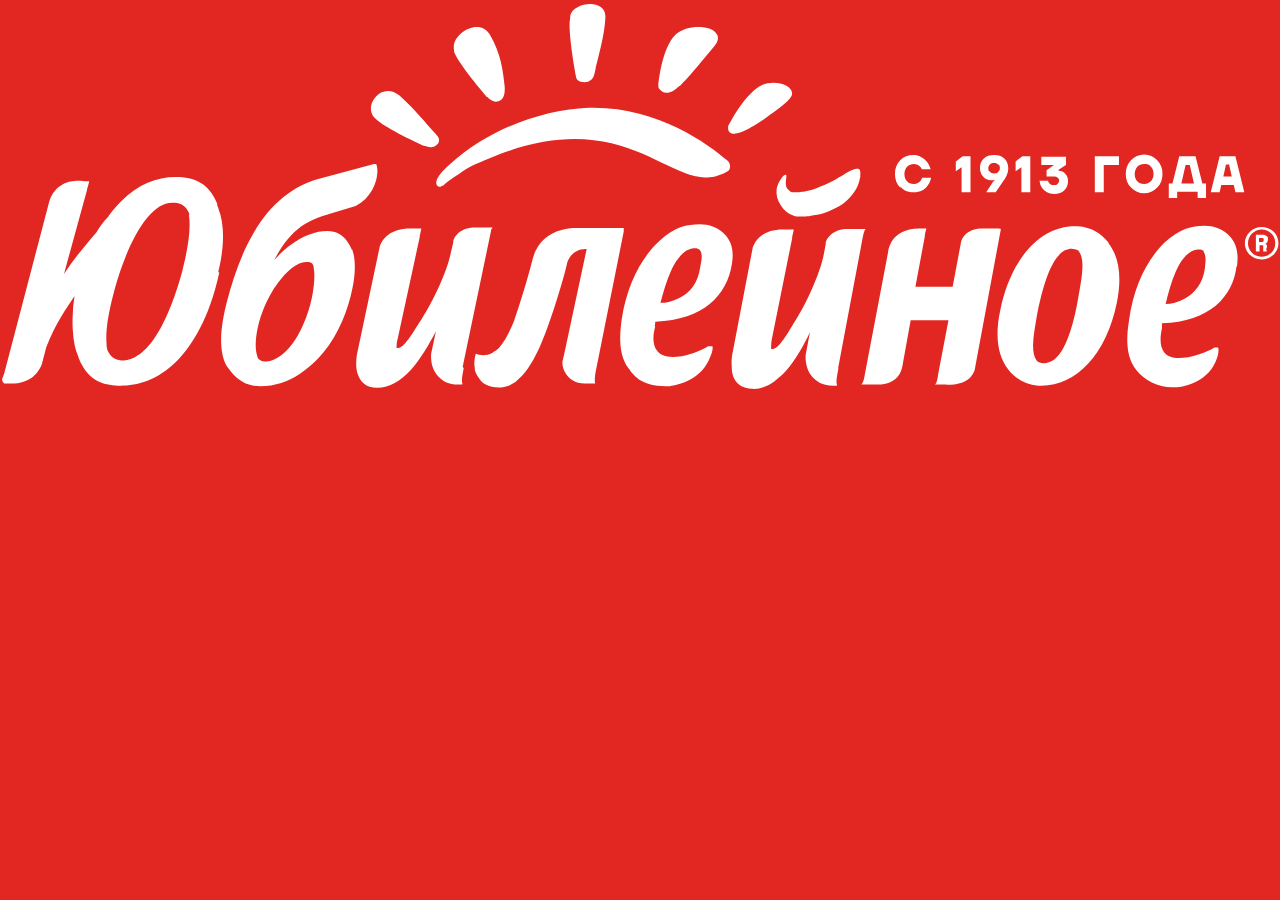
==== index.html @ a3a8d5f2 "add fonts and file structure" ====
<!doctype html>
<html lang="ru">
  <head>
    <meta charset="UTF-8" />
    <meta name="viewport" content="width=device-width, initial-scale=1.0" />
    <meta name="theme-color" content="#E22722" />
    <meta name="description" content="Мираторг - Гриль охота" />
    <link rel="icon" type="image/x-icon" href="./assets/img/favicon.ico" />
    <link rel="stylesheet" href="./assets/css/styles.min.css" />
    <title>Юбилейное</title>
  </head>
  <body>
    <main class="main">
      <img src="./assets/img/logo.svg" alt="" />
    </main>

    <script src="./assets/js/scripts.js" type="module" defer></script>
  </body>
</html>
---- assets/css/styles.min.css ----
:root{--font: "ttfirsneue", sans-serif;--white: #ffffff;--black: #000000;--red: #e22722;--red-dark: #bd1818;--green: #005a28;--green-light: #a9c94c;--invalid: #ffe26b}@font-face{font-family:"ttfirsneue";src:url("../fonts/ttfirsneue-medium.woff2") format("woff2"),url("../fonts/ttfirsneue-medium.woff") format("woff");font-weight:500;font-style:normal}@font-face{font-family:"ttfirsneue";src:url("../fonts/ttfirsneue-bold.woff2") format("woff2"),url("../fonts/ttfirsneue-bold.woff") format("woff");font-weight:700;font-style:normal}:root{font-synthesis:none;text-rendering:optimizeLegibility;-webkit-font-smoothing:antialiased;-moz-osx-font-smoothing:grayscale;outline:none;-webkit-tap-highlight-color:rgba(0,0,0,0);-webkit-backface-visibility:hidden;backface-visibility:hidden}*{margin:0;padding:0;outline:none;-webkit-box-sizing:border-box;box-sizing:border-box}html,body{width:100%;height:100%}body{display:block;position:relative;overflow:hidden;font-family:var(--font);background:var(--red);color:var(--white);font-size:18px;font-weight:500}h1,h2,h3,h4,h5,h6,strong,b{font-weight:700}img{display:block}.main{display:block;position:relative;width:100%;height:100%;overflow-x:hidden;overflow-y:auto;-webkit-overflow-scrolling:touch}
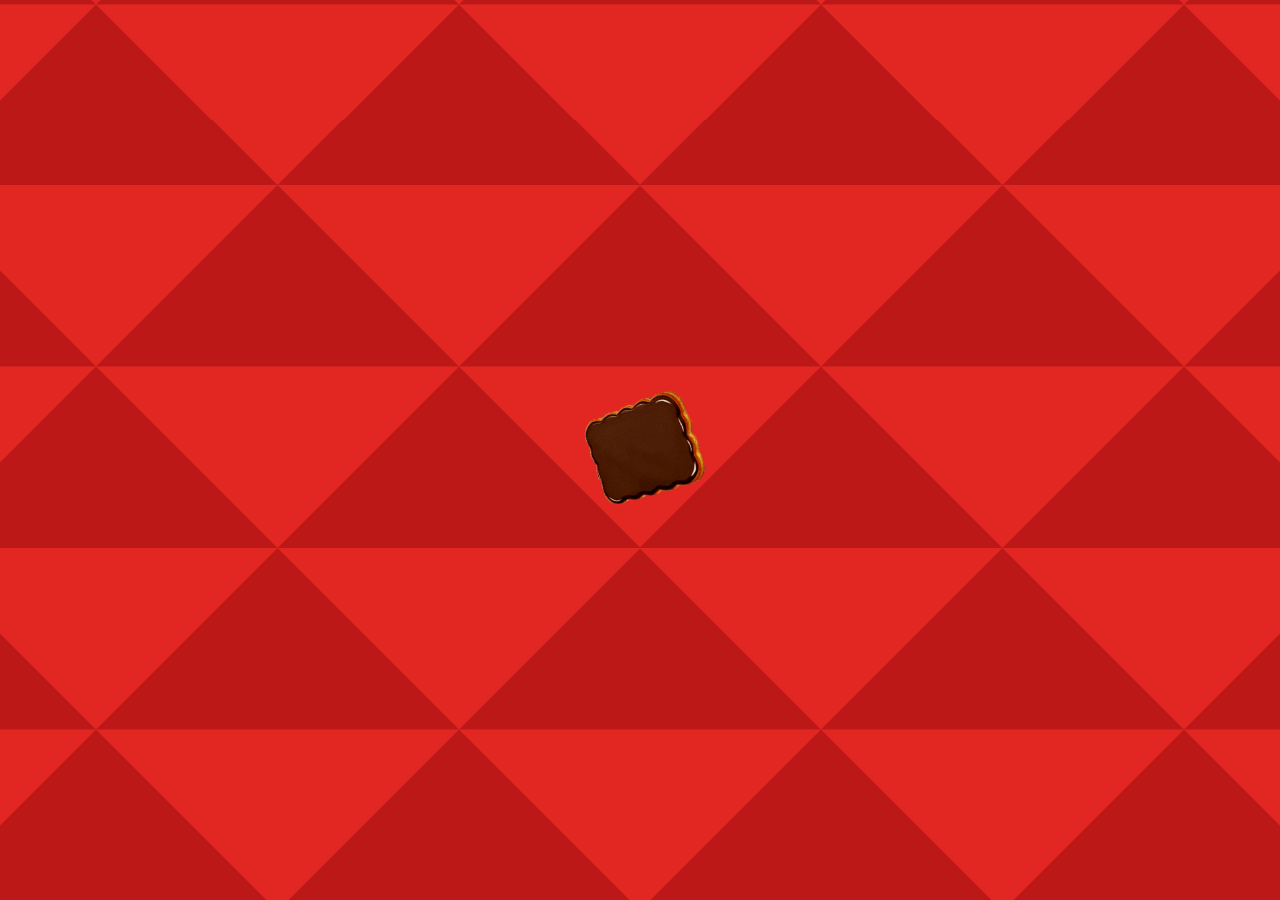
==== commit 28d58eb4: "add main page" ====
--- a/index.html
+++ b/index.html
@@ -10,8 +10,44 @@
     <title>Юбилейное</title>
   </head>
   <body>
+    <div class="preloader">
+      <img src="./assets/img/cookie.gif" alt="" />
+    </div>
+
     <main class="main">
-      <img src="./assets/img/logo.svg" alt="" />
+      <section class="start-page">
+        <div class="animated-background">
+          <div class="bg"></div>
+        </div>
+
+        <div class="container">
+          <a href="./">
+            <img src="./assets/img/logo.svg" alt="Юбилейное" class="logo anim-left" />
+          </a>
+
+          <div class="titles anim-top">
+            <h1 class="title title--h1">Юбилейное лови — свой приз забери!</h1>
+            <p class="subtitle small">
+              Вы&nbsp;попали на&nbsp;настоящую ярмарку с&nbsp;угощениями! Ловите печенье «Юбилейное» в&nbsp;корзину и&nbsp;получите приз!
+              Но&nbsp;будьте внимательнее: другие угощения отнимают баллы.
+            </p>
+          </div>
+
+          <div class="carusel">
+            <div class="carusel-images">
+              <img src="./assets/img/carusel-before.webp" alt="Юбилейное" class="anim-left slower" />
+              <img src="./assets/img/carusel-after.webp" alt="Юбилейное" class="anim-right slower" />
+              <img src="./assets/img/carusel.webp" alt="Юбилейное" class="anim-right" />
+              <img src="./assets/img/carusel-cookie.webp" alt="Юбилейное" class="anim-left" />
+            </div>
+          </div>
+
+          <div class="buttons">
+            <a href="./game.html" class="button anim-bottom"><span>Играть</span></a>
+            <a href="./rules.html" class="button small anim-bottom"><span>Правила</span></a>
+          </div>
+        </div>
+      </section>
     </main>
 
     <script src="./assets/js/scripts.js" type="module" defer></script>
--- a/assets/css/styles.min.css
+++ b/assets/css/styles.min.css
@@ -1 +1 @@
-:root{--font: "ttfirsneue", sans-serif;--white: #ffffff;--black: #000000;--red: #e22722;--red-dark: #bd1818;--green: #005a28;--green-light: #a9c94c;--invalid: #ffe26b}@font-face{font-family:"ttfirsneue";src:url("../fonts/ttfirsneue-medium.woff2") format("woff2"),url("../fonts/ttfirsneue-medium.woff") format("woff");font-weight:500;font-style:normal}@font-face{font-family:"ttfirsneue";src:url("../fonts/ttfirsneue-bold.woff2") format("woff2"),url("../fonts/ttfirsneue-bold.woff") format("woff");font-weight:700;font-style:normal}:root{font-synthesis:none;text-rendering:optimizeLegibility;-webkit-font-smoothing:antialiased;-moz-osx-font-smoothing:grayscale;outline:none;-webkit-tap-highlight-color:rgba(0,0,0,0);-webkit-backface-visibility:hidden;backface-visibility:hidden}*{margin:0;padding:0;outline:none;-webkit-box-sizing:border-box;box-sizing:border-box}html,body{width:100%;height:100%}body{display:block;position:relative;overflow:hidden;font-family:var(--font);background:var(--red);color:var(--white);font-size:18px;font-weight:500}h1,h2,h3,h4,h5,h6,strong,b{font-weight:700}img{display:block}.main{display:block;position:relative;width:100%;height:100%;overflow-x:hidden;overflow-y:auto;-webkit-overflow-scrolling:touch}+:root{--font: 'ttfirsneue', sans-serif;--transition: cubic-bezier(0.4, 0, 0.2, 1);--white: #ffffff;--black: #000000;--red: #e22722;--red-dark: #bd1818;--green: #005a28;--green-light: #a9c94c;--invalid: #ffe26b}@font-face{font-family:"ttfirsneue";src:url("../fonts/ttfirsneue-medium.woff2") format("woff2"),url("../fonts/ttfirsneue-medium.woff") format("woff");font-weight:500;font-style:normal}@font-face{font-family:"ttfirsneue";src:url("../fonts/ttfirsneue-bold.woff2") format("woff2"),url("../fonts/ttfirsneue-bold.woff") format("woff");font-weight:700;font-style:normal}.anim-left,.anim-right,.anim-top,.anim-bottom{position:relative;opacity:0;-webkit-transition:1.2s var(--transition);transition:1.2s var(--transition)}.anim-left{-webkit-transform:translate(-100%, 0%);-ms-transform:translate(-100%, 0%);transform:translate(-100%, 0%)}.anim-left.slower{-webkit-transform:translate(-50%, 0%);-ms-transform:translate(-50%, 0%);transform:translate(-50%, 0%)}.anim-right{-webkit-transform:translate(100%, 0%);-ms-transform:translate(100%, 0%);transform:translate(100%, 0%)}.anim-right.slower{-webkit-transform:translate(50%, 0%);-ms-transform:translate(50%, 0%);transform:translate(50%, 0%)}.anim-top{-webkit-transform:translate(0%, -100%);-ms-transform:translate(0%, -100%);transform:translate(0%, -100%)}.anim-top.slower{-webkit-transform:translate(0%, -50%);-ms-transform:translate(0%, -50%);transform:translate(0%, -50%)}.anim-bottom{-webkit-transform:translate(0%, 100%);-ms-transform:translate(0%, 100%);transform:translate(0%, 100%)}.anim-bottom.slower{-webkit-transform:translate(0%, 50%);-ms-transform:translate(0%, 50%);transform:translate(0%, 50%)}.loaded .anim-left,.loaded .anim-right,.loaded .anim-top,.loaded .anim-bottom{opacity:1;-webkit-transform:translate(0%, 0%);-ms-transform:translate(0%, 0%);transform:translate(0%, 0%)}:root{font-synthesis:none;text-rendering:optimizeLegibility;-webkit-font-smoothing:antialiased;-moz-osx-font-smoothing:grayscale;outline:none;-webkit-tap-highlight-color:rgba(0,0,0,0);-webkit-backface-visibility:hidden;backface-visibility:hidden}*{margin:0;padding:0;outline:none;-webkit-box-sizing:border-box;box-sizing:border-box}html,body{width:100%;height:100%}body{display:block;position:relative;overflow:hidden;font-family:var(--font);background:var(--red);color:var(--white);font-size:18px;font-weight:500}h1,h2,h3,h4,h5,h6,strong,b{font-weight:700}img{display:block}.main{display:grid;position:relative;width:100%;height:100%;overflow-x:hidden;overflow-y:auto;-webkit-overflow-scrolling:touch}.container{display:block;position:relative;margin:0 auto;width:100%;height:100%;max-width:358px;padding:0px 12px}.preloader{display:-webkit-box;display:-ms-flexbox;display:flex;position:fixed;left:0px;top:0px;z-index:1000;width:100%;height:100%;min-height:100svh;-ms-flex-wrap:wrap;flex-wrap:wrap;-webkit-box-pack:center;-ms-flex-pack:center;justify-content:center;-webkit-box-align:center;-ms-flex-align:center;align-items:center;-ms-flex-line-pack:center;align-content:center;gap:20px;-webkit-transition:.5s var(--transition);transition:.5s var(--transition)}.preloader img{width:150px;position:relative;-webkit-transform:rotate(-18.87deg);-ms-transform:rotate(-18.87deg);transform:rotate(-18.87deg)}.loaded .preloader{opacity:0;pointer-events:none}.title{display:block;width:100%;text-align:center;text-transform:uppercase;line-height:1.2}.title.title--h1{font-size:26px}.subtitle{display:block;width:100%;text-align:center;font-size:18px;line-height:1.2}.subtitle.small{font-size:14px}.start-page{display:block;position:relative;width:100%;height:auto}.start-page .container{display:-webkit-box;display:-ms-flexbox;display:flex;height:auto;min-height:100%;-webkit-box-orient:vertical;-webkit-box-direction:normal;-ms-flex-direction:column;flex-direction:column;-webkit-box-pack:justify;-ms-flex-pack:justify;justify-content:space-between;-webkit-box-align:center;-ms-flex-align:center;align-items:center;-ms-flex-line-pack:center;align-content:center;gap:8px;padding-top:12px;padding-bottom:12px;z-index:2}.start-page .titles{display:-webkit-box;display:-ms-flexbox;display:flex;position:relative;width:100%;-webkit-box-orient:vertical;-webkit-box-direction:normal;-ms-flex-direction:column;flex-direction:column;-webkit-box-pack:center;-ms-flex-pack:center;justify-content:center;-webkit-box-align:center;-ms-flex-align:center;align-items:center;-ms-flex-line-pack:center;align-content:center;gap:8px;padding-top:20px;z-index:3}.start-page .titles .subtitle{max-width:285px}.start-page .animated-background{position:absolute;left:0px;top:0px;width:100%;height:100%;overflow:hidden}.start-page .animated-background .bg{display:block;position:absolute;left:0px;top:0px;width:100%;height:100%;background:url("../img/bg.svg") repeat center top;background-size:18.3206vh 18.3206vh;-webkit-transform:scale(2.2) translate(0%, 0%);-ms-transform:scale(2.2) translate(0%, 0%);transform:scale(2.2) translate(0%, 0%);-webkit-transition:1s var(--transition);transition:1s var(--transition);z-index:1}.start-page .animated-background:after{content:"";position:absolute;z-index:2;background:url("../img/tringle.svg") no-repeat left top;background-size:auto 109.9236vh;width:calc(50% + 9.1603vh);left:calc(50% - 9.1603vh);height:100%;-webkit-transform:translate(100%, 0%);-ms-transform:translate(100%, 0%);transform:translate(100%, 0%);opacity:0;-webkit-transition:1s var(--transition);transition:1s var(--transition)}.start-page .animated-background:before{content:"";position:absolute;z-index:2;background:url("../img/tringle.svg") no-repeat left top;background-size:auto 109.9236vh;width:calc(50% + 9.1603vh);right:calc(50% - 9.1603vh);height:100%;-webkit-transform:scaleX(-1) translate(100%, 0%);-ms-transform:scaleX(-1) translate(100%, 0%);transform:scaleX(-1) translate(100%, 0%);opacity:0;-webkit-transition:1s var(--transition);transition:1s var(--transition)}@media(orientation: landscape)and (max-width: 1023px){.start-page .animated-background .bg{background-size:18.3206vw 18.3206vw}.start-page .animated-background:after{background-size:auto 109.9236vw;width:calc(50% + 9.1603vw);left:calc(50% - 9.1603vw)}.start-page .animated-background:before{background-size:auto 109.9236vw;width:calc(50% + 9.1603vw);right:calc(50% - 9.1603vw)}}.loaded .start-page .animated-background .bg{-webkit-transform:scale(1) translate(0%, 0%);-ms-transform:scale(1) translate(0%, 0%);transform:scale(1) translate(0%, 0%)}.loaded .start-page .animated-background:after{-webkit-transform:translate(0%, 0%);-ms-transform:translate(0%, 0%);transform:translate(0%, 0%);opacity:1}.loaded .start-page .animated-background:before{-webkit-transform:scaleX(-1) translate(0%, 0%);-ms-transform:scaleX(-1) translate(0%, 0%);transform:scaleX(-1) translate(0%, 0%);opacity:1}.logo{width:150px}.carusel-images{width:358px;position:relative;margin-top:8px;z-index:2}.carusel-images:before{content:"";display:block;width:100%;padding-top:79.3296%}.carusel-images img{position:absolute;left:0px;top:0px;width:100%}.buttons{display:-webkit-box;display:-ms-flexbox;display:flex;position:relative;width:100%;-webkit-box-orient:vertical;-webkit-box-direction:normal;-ms-flex-direction:column;flex-direction:column;-webkit-box-pack:center;-ms-flex-pack:center;justify-content:center;-webkit-box-align:center;-ms-flex-align:center;align-items:center;-ms-flex-line-pack:center;align-content:center;overflow:hidden;gap:12px;z-index:4}.button{display:-webkit-inline-box;display:-ms-inline-flexbox;display:inline-flex;position:relative;-webkit-box-pack:center;-ms-flex-pack:center;justify-content:center;-webkit-box-align:center;-ms-flex-align:center;align-items:center;-ms-flex-line-pack:center;align-content:center;text-decoration:none;text-transform:uppercase;font-family:var(--font);font-weight:700;border-radius:48px;border:none;padding:10px 30px;min-width:260px;border-bottom:3px solid var(--green-light);font-size:18px;height:48px;background:var(--green);color:var(--white)}.button span{display:block;line-height:1}.button.small{min-width:152px;border-bottom:none;font-size:14px;height:30px;background:var(--green-light);color:var(--green)}
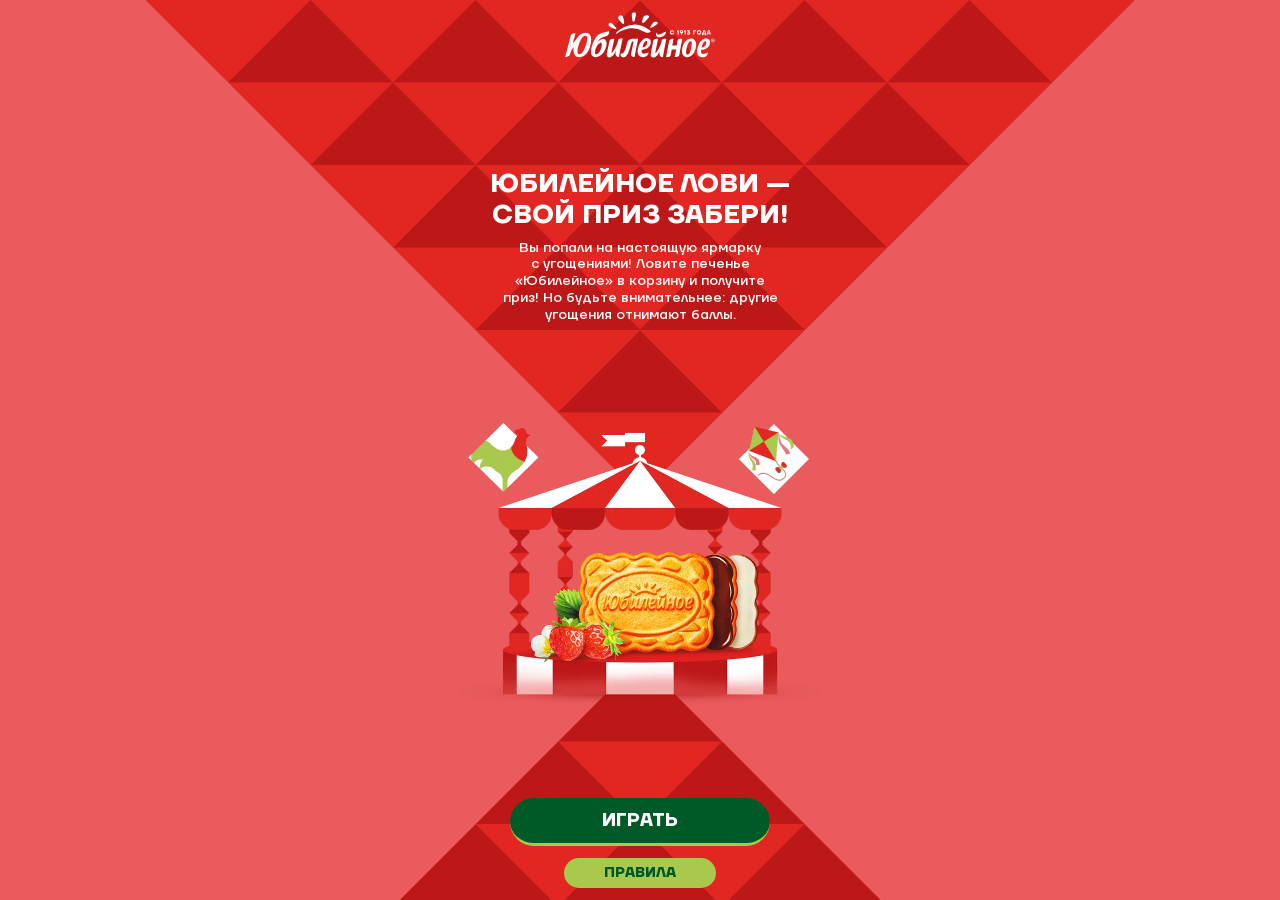
==== commit 869aed61: "finish" ====
--- a/index.html
+++ b/index.html
@@ -4,14 +4,14 @@
     <meta charset="UTF-8" />
     <meta name="viewport" content="width=device-width, initial-scale=1.0" />
     <meta name="theme-color" content="#E22722" />
-    <meta name="description" content="Мираторг - Гриль охота" />
+    <meta name="description" content="Юбилейное" />
     <link rel="icon" type="image/x-icon" href="./assets/img/favicon.ico" />
     <link rel="stylesheet" href="./assets/css/styles.min.css" />
     <title>Юбилейное</title>
   </head>
   <body>
     <div class="preloader">
-      <img src="./assets/img/cookie.gif" alt="" />
+      <img src="./assets/img/cookie.gif" alt="Юбилейное" />
     </div>
 
     <main class="main">
--- a/assets/css/styles.min.css
+++ b/assets/css/styles.min.css
@@ -1 +1 @@
-:root{--font: 'ttfirsneue', sans-serif;--transition: cubic-bezier(0.4, 0, 0.2, 1);--white: #ffffff;--black: #000000;--red: #e22722;--red-dark: #bd1818;--green: #005a28;--green-light: #a9c94c;--invalid: #ffe26b}@font-face{font-family:"ttfirsneue";src:url("../fonts/ttfirsneue-medium.woff2") format("woff2"),url("../fonts/ttfirsneue-medium.woff") format("woff");font-weight:500;font-style:normal}@font-face{font-family:"ttfirsneue";src:url("../fonts/ttfirsneue-bold.woff2") format("woff2"),url("../fonts/ttfirsneue-bold.woff") format("woff");font-weight:700;font-style:normal}.anim-left,.anim-right,.anim-top,.anim-bottom{position:relative;opacity:0;-webkit-transition:1.2s var(--transition);transition:1.2s var(--transition)}.anim-left{-webkit-transform:translate(-100%, 0%);-ms-transform:translate(-100%, 0%);transform:translate(-100%, 0%)}.anim-left.slower{-webkit-transform:translate(-50%, 0%);-ms-transform:translate(-50%, 0%);transform:translate(-50%, 0%)}.anim-right{-webkit-transform:translate(100%, 0%);-ms-transform:translate(100%, 0%);transform:translate(100%, 0%)}.anim-right.slower{-webkit-transform:translate(50%, 0%);-ms-transform:translate(50%, 0%);transform:translate(50%, 0%)}.anim-top{-webkit-transform:translate(0%, -100%);-ms-transform:translate(0%, -100%);transform:translate(0%, -100%)}.anim-top.slower{-webkit-transform:translate(0%, -50%);-ms-transform:translate(0%, -50%);transform:translate(0%, -50%)}.anim-bottom{-webkit-transform:translate(0%, 100%);-ms-transform:translate(0%, 100%);transform:translate(0%, 100%)}.anim-bottom.slower{-webkit-transform:translate(0%, 50%);-ms-transform:translate(0%, 50%);transform:translate(0%, 50%)}.loaded .anim-left,.loaded .anim-right,.loaded .anim-top,.loaded .anim-bottom{opacity:1;-webkit-transform:translate(0%, 0%);-ms-transform:translate(0%, 0%);transform:translate(0%, 0%)}:root{font-synthesis:none;text-rendering:optimizeLegibility;-webkit-font-smoothing:antialiased;-moz-osx-font-smoothing:grayscale;outline:none;-webkit-tap-highlight-color:rgba(0,0,0,0);-webkit-backface-visibility:hidden;backface-visibility:hidden}*{margin:0;padding:0;outline:none;-webkit-box-sizing:border-box;box-sizing:border-box}html,body{width:100%;height:100%}body{display:block;position:relative;overflow:hidden;font-family:var(--font);background:var(--red);color:var(--white);font-size:18px;font-weight:500}h1,h2,h3,h4,h5,h6,strong,b{font-weight:700}img{display:block}.main{display:grid;position:relative;width:100%;height:100%;overflow-x:hidden;overflow-y:auto;-webkit-overflow-scrolling:touch}.container{display:block;position:relative;margin:0 auto;width:100%;height:100%;max-width:358px;padding:0px 12px}.preloader{display:-webkit-box;display:-ms-flexbox;display:flex;position:fixed;left:0px;top:0px;z-index:1000;width:100%;height:100%;min-height:100svh;-ms-flex-wrap:wrap;flex-wrap:wrap;-webkit-box-pack:center;-ms-flex-pack:center;justify-content:center;-webkit-box-align:center;-ms-flex-align:center;align-items:center;-ms-flex-line-pack:center;align-content:center;gap:20px;-webkit-transition:.5s var(--transition);transition:.5s var(--transition)}.preloader img{width:150px;position:relative;-webkit-transform:rotate(-18.87deg);-ms-transform:rotate(-18.87deg);transform:rotate(-18.87deg)}.loaded .preloader{opacity:0;pointer-events:none}.title{display:block;width:100%;text-align:center;text-transform:uppercase;line-height:1.2}.title.title--h1{font-size:26px}.subtitle{display:block;width:100%;text-align:center;font-size:18px;line-height:1.2}.subtitle.small{font-size:14px}.start-page{display:block;position:relative;width:100%;height:auto}.start-page .container{display:-webkit-box;display:-ms-flexbox;display:flex;height:auto;min-height:100%;-webkit-box-orient:vertical;-webkit-box-direction:normal;-ms-flex-direction:column;flex-direction:column;-webkit-box-pack:justify;-ms-flex-pack:justify;justify-content:space-between;-webkit-box-align:center;-ms-flex-align:center;align-items:center;-ms-flex-line-pack:center;align-content:center;gap:8px;padding-top:12px;padding-bottom:12px;z-index:2}.start-page .titles{display:-webkit-box;display:-ms-flexbox;display:flex;position:relative;width:100%;-webkit-box-orient:vertical;-webkit-box-direction:normal;-ms-flex-direction:column;flex-direction:column;-webkit-box-pack:center;-ms-flex-pack:center;justify-content:center;-webkit-box-align:center;-ms-flex-align:center;align-items:center;-ms-flex-line-pack:center;align-content:center;gap:8px;padding-top:20px;z-index:3}.start-page .titles .subtitle{max-width:285px}.start-page .animated-background{position:absolute;left:0px;top:0px;width:100%;height:100%;overflow:hidden}.start-page .animated-background .bg{display:block;position:absolute;left:0px;top:0px;width:100%;height:100%;background:url("../img/bg.svg") repeat center top;background-size:18.3206vh 18.3206vh;-webkit-transform:scale(2.2) translate(0%, 0%);-ms-transform:scale(2.2) translate(0%, 0%);transform:scale(2.2) translate(0%, 0%);-webkit-transition:1s var(--transition);transition:1s var(--transition);z-index:1}.start-page .animated-background:after{content:"";position:absolute;z-index:2;background:url("../img/tringle.svg") no-repeat left top;background-size:auto 109.9236vh;width:calc(50% + 9.1603vh);left:calc(50% - 9.1603vh);height:100%;-webkit-transform:translate(100%, 0%);-ms-transform:translate(100%, 0%);transform:translate(100%, 0%);opacity:0;-webkit-transition:1s var(--transition);transition:1s var(--transition)}.start-page .animated-background:before{content:"";position:absolute;z-index:2;background:url("../img/tringle.svg") no-repeat left top;background-size:auto 109.9236vh;width:calc(50% + 9.1603vh);right:calc(50% - 9.1603vh);height:100%;-webkit-transform:scaleX(-1) translate(100%, 0%);-ms-transform:scaleX(-1) translate(100%, 0%);transform:scaleX(-1) translate(100%, 0%);opacity:0;-webkit-transition:1s var(--transition);transition:1s var(--transition)}@media(orientation: landscape)and (max-width: 1023px){.start-page .animated-background .bg{background-size:18.3206vw 18.3206vw}.start-page .animated-background:after{background-size:auto 109.9236vw;width:calc(50% + 9.1603vw);left:calc(50% - 9.1603vw)}.start-page .animated-background:before{background-size:auto 109.9236vw;width:calc(50% + 9.1603vw);right:calc(50% - 9.1603vw)}}.loaded .start-page .animated-background .bg{-webkit-transform:scale(1) translate(0%, 0%);-ms-transform:scale(1) translate(0%, 0%);transform:scale(1) translate(0%, 0%)}.loaded .start-page .animated-background:after{-webkit-transform:translate(0%, 0%);-ms-transform:translate(0%, 0%);transform:translate(0%, 0%);opacity:1}.loaded .start-page .animated-background:before{-webkit-transform:scaleX(-1) translate(0%, 0%);-ms-transform:scaleX(-1) translate(0%, 0%);transform:scaleX(-1) translate(0%, 0%);opacity:1}.logo{width:150px}.carusel-images{width:358px;position:relative;margin-top:8px;z-index:2}.carusel-images:before{content:"";display:block;width:100%;padding-top:79.3296%}.carusel-images img{position:absolute;left:0px;top:0px;width:100%}.buttons{display:-webkit-box;display:-ms-flexbox;display:flex;position:relative;width:100%;-webkit-box-orient:vertical;-webkit-box-direction:normal;-ms-flex-direction:column;flex-direction:column;-webkit-box-pack:center;-ms-flex-pack:center;justify-content:center;-webkit-box-align:center;-ms-flex-align:center;align-items:center;-ms-flex-line-pack:center;align-content:center;overflow:hidden;gap:12px;z-index:4}.button{display:-webkit-inline-box;display:-ms-inline-flexbox;display:inline-flex;position:relative;-webkit-box-pack:center;-ms-flex-pack:center;justify-content:center;-webkit-box-align:center;-ms-flex-align:center;align-items:center;-ms-flex-line-pack:center;align-content:center;text-decoration:none;text-transform:uppercase;font-family:var(--font);font-weight:700;border-radius:48px;border:none;padding:10px 30px;min-width:260px;border-bottom:3px solid var(--green-light);font-size:18px;height:48px;background:var(--green);color:var(--white)}.button span{display:block;line-height:1}.button.small{min-width:152px;border-bottom:none;font-size:14px;height:30px;background:var(--green-light);color:var(--green)}+:root{--font: 'ttfirsneue', sans-serif;--transition: cubic-bezier(0.4, 0, 0.2, 1);--white: #ffffff;--black: #000000;--red: #e22722;--red-dark: #bd1818;--green: #005a28;--green-light: #a9c94c;--invalid: #ffe26b}@font-face{font-family:"ttfirsneue";src:url("../fonts/ttfirsneue-medium.woff2") format("woff2"),url("../fonts/ttfirsneue-medium.woff") format("woff");font-weight:500;font-style:normal}@font-face{font-family:"ttfirsneue";src:url("../fonts/ttfirsneue-bold.woff2") format("woff2"),url("../fonts/ttfirsneue-bold.woff") format("woff");font-weight:700;font-style:normal}.anim-left,.anim-right,.anim-top,.anim-bottom{position:relative;opacity:0;-webkit-transition:1.2s var(--transition);transition:1.2s var(--transition)}.anim-left{-webkit-transform:translate(-100%, 0%);-ms-transform:translate(-100%, 0%);transform:translate(-100%, 0%)}.anim-left.slower{-webkit-transform:translate(-50%, 0%);-ms-transform:translate(-50%, 0%);transform:translate(-50%, 0%)}.anim-right{-webkit-transform:translate(100%, 0%);-ms-transform:translate(100%, 0%);transform:translate(100%, 0%)}.anim-right.slower{-webkit-transform:translate(50%, 0%);-ms-transform:translate(50%, 0%);transform:translate(50%, 0%)}.anim-top{-webkit-transform:translate(0%, -100%);-ms-transform:translate(0%, -100%);transform:translate(0%, -100%)}.anim-top.slower{-webkit-transform:translate(0%, -50%);-ms-transform:translate(0%, -50%);transform:translate(0%, -50%)}.anim-bottom{-webkit-transform:translate(0%, 100%);-ms-transform:translate(0%, 100%);transform:translate(0%, 100%)}.anim-bottom.slower{-webkit-transform:translate(0%, 50%);-ms-transform:translate(0%, 50%);transform:translate(0%, 50%)}.loaded .anim-left,.loaded .anim-right,.loaded .anim-top,.loaded .anim-bottom{opacity:1;-webkit-transform:translate(0%, 0%);-ms-transform:translate(0%, 0%);transform:translate(0%, 0%)}:root{font-synthesis:none;text-rendering:optimizeLegibility;-webkit-font-smoothing:antialiased;-moz-osx-font-smoothing:grayscale;outline:none;-webkit-tap-highlight-color:rgba(0,0,0,0);-webkit-backface-visibility:hidden;backface-visibility:hidden}*{margin:0;padding:0;outline:none;-webkit-box-sizing:border-box;box-sizing:border-box}html,body{width:100%;height:100%}body{display:block;position:relative;overflow:hidden;font-family:var(--font);background:var(--red);color:var(--white);font-size:18px;font-weight:500}h1,h2,h3,h4,h5,h6,strong,b{font-weight:700}img{display:block}.main{display:grid;position:relative;width:100%;height:100%;overflow-x:hidden;overflow-y:auto;-webkit-overflow-scrolling:touch}.container{display:block;position:relative;margin:0 auto;width:100%;height:100%;max-width:358px;padding:0px 12px}.preloader{display:-webkit-box;display:-ms-flexbox;display:flex;position:fixed;left:0px;top:0px;z-index:1000;width:100%;height:100%;min-height:100svh;-ms-flex-wrap:wrap;flex-wrap:wrap;-webkit-box-pack:center;-ms-flex-pack:center;justify-content:center;-webkit-box-align:center;-ms-flex-align:center;align-items:center;-ms-flex-line-pack:center;align-content:center;gap:20px;-webkit-transition:.5s var(--transition);transition:.5s var(--transition)}.preloader img{width:150px;position:relative;-webkit-transform:rotate(-18.87deg);-ms-transform:rotate(-18.87deg);transform:rotate(-18.87deg)}.loaded .preloader{opacity:0;pointer-events:none}.title{display:block;width:100%;text-align:center;text-transform:uppercase;line-height:1.2}.title.title--h1{font-size:26px}.subtitle{display:block;width:100%;text-align:center;font-size:18px;line-height:1.3}.subtitle.small{font-size:14px;line-height:1.2}.start-page{display:block;position:relative;width:100%;height:auto}.start-page .container{display:-webkit-box;display:-ms-flexbox;display:flex;height:auto;min-height:100%;-webkit-box-orient:vertical;-webkit-box-direction:normal;-ms-flex-direction:column;flex-direction:column;-webkit-box-pack:justify;-ms-flex-pack:justify;justify-content:space-between;-webkit-box-align:center;-ms-flex-align:center;align-items:center;-ms-flex-line-pack:center;align-content:center;gap:8px;padding-top:12px;padding-bottom:12px;z-index:2}.start-page .titles{display:-webkit-box;display:-ms-flexbox;display:flex;position:relative;width:100%;-webkit-box-orient:vertical;-webkit-box-direction:normal;-ms-flex-direction:column;flex-direction:column;-webkit-box-pack:center;-ms-flex-pack:center;justify-content:center;-webkit-box-align:center;-ms-flex-align:center;align-items:center;-ms-flex-line-pack:center;align-content:center;gap:8px;padding-top:20px}@media(max-height: 640px){.start-page .titles{padding-top:0px}}.start-page .titles{z-index:3}.start-page .titles .subtitle{max-width:285px}.start-page .animated-background{position:absolute;left:0px;top:0px;width:100%;height:100%;overflow:hidden}.start-page .animated-background .bg{display:block;position:absolute;left:0px;top:0px;width:100%;height:100%;background:url("../img/bg.svg") repeat center top;background-size:220px 220px;-webkit-transform-origin:center top;-ms-transform-origin:center top;transform-origin:center top;-webkit-transition:1.5s var(--transition);transition:1.5s var(--transition);z-index:1}.start-page .animated-background:after{content:"";position:absolute;z-index:2;background:url("../img/tringle.svg") no-repeat left top;background-size:auto 109.9236vh;width:calc(50% + 9.1603vh);left:calc(50% - 9.1603vh);height:100%;-webkit-transform:translate(100%, 0%);-ms-transform:translate(100%, 0%);transform:translate(100%, 0%);opacity:0;-webkit-transition:1.2s var(--transition);transition:1.2s var(--transition)}.start-page .animated-background:before{content:"";position:absolute;z-index:2;background:url("../img/tringle.svg") no-repeat left top;background-size:auto 109.9236vh;width:calc(50% + 9.1603vh);right:calc(50% - 9.1603vh);height:100%;-webkit-transform:scaleX(-1) translate(100%, 0%);-ms-transform:scaleX(-1) translate(100%, 0%);transform:scaleX(-1) translate(100%, 0%);opacity:0;-webkit-transition:1.2s var(--transition);transition:1.2s var(--transition)}@media(orientation: landscape)and (max-width: 1023px){.start-page .animated-background:after{background-size:auto 109.9236vw;width:calc(50% + 9.1603vw);left:calc(50% - 9.1603vw)}.start-page .animated-background:before{background-size:auto 109.9236vw;width:calc(50% + 9.1603vw);right:calc(50% - 9.1603vw)}}.loaded .start-page .animated-background .bg{background-size:18.3206vh 18.3206vh}@media(orientation: landscape)and (max-width: 1023px){.loaded .start-page .animated-background .bg{background-size:18.3206vw 18.3206vw}}.loaded .start-page .animated-background:after{-webkit-transform:translate(0%, 0%);-ms-transform:translate(0%, 0%);transform:translate(0%, 0%);opacity:1}.loaded .start-page .animated-background:before{-webkit-transform:scaleX(-1) translate(0%, 0%);-ms-transform:scaleX(-1) translate(0%, 0%);transform:scaleX(-1) translate(0%, 0%);opacity:1}.logo{width:150px}.carusel-images{width:358px;position:relative;margin-top:8px;z-index:2}.carusel-images:before{content:"";display:block;width:100%;padding-top:79.3296%}.carusel-images img{position:absolute;left:0px;top:0px;width:100%}.rules-page{display:block;position:relative;width:100%;height:auto;background:var(--red-dark)}.rules-page .container{display:-webkit-box;display:-ms-flexbox;display:flex;height:auto;min-height:100%;-webkit-box-orient:vertical;-webkit-box-direction:normal;-ms-flex-direction:column;flex-direction:column;-webkit-box-pack:justify;-ms-flex-pack:justify;justify-content:space-between;-webkit-box-align:center;-ms-flex-align:center;align-items:center;-ms-flex-line-pack:center;align-content:center;gap:8px;padding-top:50px;padding-bottom:30px;z-index:2}.rules-page .buttons .subtitle{margin-bottom:10px}.rules-page .animated-background{position:absolute;left:0px;top:0px;width:100%;height:100%;overflow:hidden}.rules-page .animated-background .bg{display:block;position:absolute;left:0%;top:0px;width:100%;height:100%;background:url("../img/bg.svg") repeat center top;background-size:25vh 25vh}@media(orientation: landscape)and (max-width: 1023px){.rules-page .animated-background .bg{background-size:25vw 25vw}}.rules-page .animated-background .bg{-webkit-transform:scale(1);-ms-transform:scale(1);transform:scale(1);-webkit-transform-origin:center top;-ms-transform-origin:center top;transform-origin:center top;-webkit-transition:1.5s var(--transition);transition:1.5s var(--transition);z-index:1}.loaded .rules-page .animated-background .bg{-webkit-transform:scale(1);-ms-transform:scale(1);transform:scale(1);background-size:200vh 200vh}@media(orientation: landscape)and (max-width: 1023px){.loaded .rules-page .animated-background .bg{background-size:200vw 200vw}}.rules{display:-webkit-box;display:-ms-flexbox;display:flex;width:100%;-webkit-box-orient:vertical;-webkit-box-direction:normal;-ms-flex-direction:column;flex-direction:column;list-style:none;counter-reset:item;text-align:center;gap:20px;margin:auto;padding-bottom:20px}.rules li{counter-increment:item;position:relative}.rules li .subtitle{line-height:1.2}.rules li:before{content:counter(item);font-size:28px;line-height:1;font-weight:700;display:-webkit-box;display:-ms-flexbox;display:flex;position:relative;width:50px;height:46px;border-radius:50px;background:var(--white);color:var(--green);-webkit-box-pack:center;-ms-flex-pack:center;justify-content:center;-webkit-box-align:center;-ms-flex-align:center;align-items:center;-ms-flex-line-pack:center;align-content:center;margin:0 auto;padding-top:4px;margin-bottom:10px}.game-page{display:block;position:relative;width:100%;height:auto;background:var(--red)}.game-page .container{display:-webkit-box;display:-ms-flexbox;display:flex;height:auto;min-height:100%;max-width:100%;-webkit-box-orient:vertical;-webkit-box-direction:normal;-ms-flex-direction:column;flex-direction:column;-webkit-box-pack:justify;-ms-flex-pack:justify;justify-content:space-between;-webkit-box-align:center;-ms-flex-align:center;align-items:center;-ms-flex-line-pack:center;align-content:center;padding:0;z-index:2}.game-page .animated-background{position:absolute;left:0px;top:0px;width:100%;height:100%;overflow:hidden}.game-page .animated-background .bg{display:block;position:absolute;left:0px;top:0px;width:100%;height:100%;background:url("../img/bg.svg") repeat center top;background-size:220px 220px;-webkit-transform-origin:center top;-ms-transform-origin:center top;transform-origin:center top;-webkit-transition:1.5s var(--transition);transition:1.5s var(--transition);z-index:1}.loaded .game-page .animated-background .bg{background-size:60px 60px}.points{display:-webkit-box;display:-ms-flexbox;display:flex;position:fixed;width:calc(100% - 40px);height:50px;left:20px;top:20px;z-index:4;pointer-events:none;-webkit-box-pack:justify;-ms-flex-pack:justify;justify-content:space-between;-webkit-box-align:center;-ms-flex-align:center;align-items:center;-ms-flex-line-pack:center;align-content:center}.points .bank{display:block;position:relative;width:50px;height:50px}.points .bank .point{display:-webkit-box;display:-ms-flexbox;display:flex;-webkit-box-pack:center;-ms-flex-pack:center;justify-content:center;-webkit-box-align:center;-ms-flex-align:center;align-items:center;-ms-flex-line-pack:center;align-content:center;position:absolute;left:0px;top:0px;width:50px;height:50px;z-index:1}.points .bank .point span{display:block;position:relative;font-size:24px;color:var(--green);font-weight:700;z-index:2}.points .bank .point:after{content:"";display:block;position:absolute;width:50px;height:50px;background:var(--white);z-index:1;-webkit-transform:rotate(45deg);-ms-transform:rotate(45deg);transform:rotate(45deg);-webkit-transition:opacity 1s var(--transition);transition:opacity 1s var(--transition);opacity:0}.points .bank .point:before{content:"";display:block;position:absolute;width:67px;height:50px;background:url("../img/cookie.svg") no-repeat center center/cover;z-index:1;-webkit-transform:rotate(-6.62deg);-ms-transform:rotate(-6.62deg);transform:rotate(-6.62deg);-webkit-transition:opacity 1s var(--transition);transition:opacity 1s var(--transition);opacity:0}.points .bank .point.win:after{opacity:1}.points .bank .point.lose:before{opacity:1}.basket{display:block;position:absolute;width:140px;height:68px;bottom:-18px;opacity:0;-webkit-transition:opacity 1s var(--transition);transition:opacity 1s var(--transition);pointer-events:none;will-change:left;-ms-touch-action:none;touch-action:none;background:url("../img/cart-bottom.webp") no-repeat center center/cover;z-index:3}.basket.basket-shadow{background:none;z-index:1}.basket.basket-shadow:before{content:"";position:absolute;left:10px;top:8px;width:120px;height:60px;-webkit-box-shadow:12px 2px 15px rgba(0,0,0,.6);box-shadow:12px 2px 15px rgba(0,0,0,.6);z-index:0}.basket.basket-shadow:after{content:"";display:block;position:absolute;left:0px;top:0px;width:140px;height:68px;background:url("../img/cart-top.webp") no-repeat center center/cover;z-index:1}.loaded .basket{opacity:1}.game-canvas{position:absolute;left:0px;top:0px;width:100%;height:100%;overflow:hidden;-ms-touch-action:none;touch-action:none}.falling-item{position:absolute;width:50px;height:50px;z-index:1}.falling-item.cookie{width:66px;height:50px;background:url("../img/cookie.gif") no-repeat center center/cover;-webkit-transform:rotate(-18.87deg);-ms-transform:rotate(-18.87deg);transform:rotate(-18.87deg);left:47%;bottom:16px}.falling-item.apple{background:url("../img/apple.webp") no-repeat center center/cover;left:37%;bottom:10px}.falling-item.baranka{background:url("../img/baranka.webp") no-repeat center center/cover;left:27%;bottom:10px}.falling-item.cock{height:80px;background:url("../img/cock.webp") no-repeat center center/cover;left:67%;bottom:10px}.falling-item.is-captured{z-index:2}div[data-target-scanner]{position:absolute;left:23px;bottom:0px;width:94px;height:calc(100svh + 18px)}.buttons{display:-webkit-box;display:-ms-flexbox;display:flex;position:relative;width:100%;-webkit-box-orient:vertical;-webkit-box-direction:normal;-ms-flex-direction:column;flex-direction:column;-webkit-box-pack:center;-ms-flex-pack:center;justify-content:center;-webkit-box-align:center;-ms-flex-align:center;align-items:center;-ms-flex-line-pack:center;align-content:center;overflow:hidden;gap:12px;z-index:4}.button{display:-webkit-inline-box;display:-ms-inline-flexbox;display:inline-flex;position:relative;-webkit-box-pack:center;-ms-flex-pack:center;justify-content:center;-webkit-box-align:center;-ms-flex-align:center;align-items:center;-ms-flex-line-pack:center;align-content:center;text-decoration:none;text-transform:uppercase;font-family:var(--font);font-weight:700;border-radius:48px;border:none;padding:10px 30px;cursor:pointer;min-width:260px;border-bottom:3px solid var(--green-light);font-size:18px;height:48px;background:var(--green);color:var(--white)}.button span{display:block;line-height:1}.button.small{min-width:152px;border-bottom:none;font-size:14px;height:30px;background:var(--green-light);color:var(--green)}.popup{display:block;width:100%;height:100%;position:fixed;left:0px;top:0px;overflow-x:hidden;overflow-y:auto;-webkit-overflow-scrolling:touch;z-index:100;opacity:0;pointer-events:none;-webkit-transition:opacity .5s var(--transition);transition:opacity .5s var(--transition);backdrop-filter:blur(10px);background:url("../img/popup-bg.webp") no-repeat center center/cover}.popup.active{opacity:1;pointer-events:all}.popup__content{display:-webkit-box;display:-ms-flexbox;display:flex;gap:30px;height:auto;min-height:100svh;-webkit-box-orient:vertical;-webkit-box-direction:normal;-ms-flex-direction:column;flex-direction:column;-webkit-box-pack:justify;-ms-flex-pack:justify;justify-content:space-between;-webkit-box-align:center;-ms-flex-align:center;align-items:center;-ms-flex-line-pack:center;align-content:center;padding:20px 10px 30px 10px;text-align:center}.popup__content .buttons{gap:24px}.game-results{display:-webkit-box;display:-ms-flexbox;display:flex;position:relative;width:100%;-ms-flex-wrap:wrap;flex-wrap:wrap;-webkit-box-pack:center;-ms-flex-pack:center;justify-content:center;-webkit-box-align:center;-ms-flex-align:center;align-items:center;-ms-flex-line-pack:center;align-content:center;gap:20px}.game-results .lose{width:160px}.game-results .winn{width:242px}.game-results .title{font-size:32px}
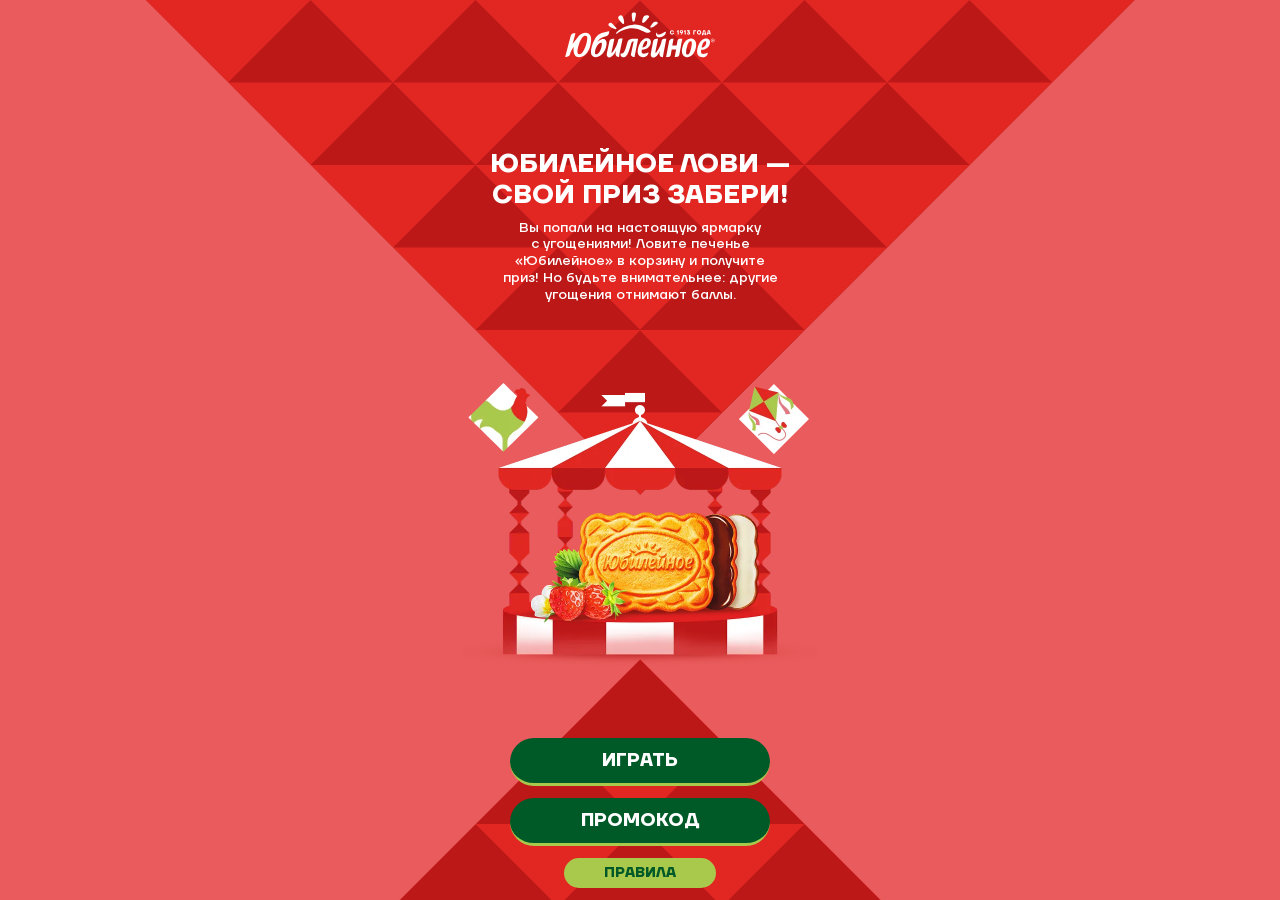
==== commit 756b3fb0: "promocode" ====
--- a/index.html
+++ b/index.html
@@ -44,12 +44,34 @@
 
           <div class="buttons">
             <a href="./game.html" class="button anim-bottom"><span>Играть</span></a>
+            <button type="button" class="button anim-bottom" onclick="window.popup.open('promocode')"><span>Промокод</span></button>
             <a href="./rules.html" class="button small anim-bottom"><span>Правила</span></a>
           </div>
         </div>
       </section>
     </main>
 
+    <!--SUCCESS POPUP-->
+    <div class="popup" id="promocode">
+      <div class="popup__content">
+        <img src="./assets/img/logo.svg" alt="Юбилейное" class="logo" />
+
+        <div class="game-results">
+          <img src="./assets/img/winn.webp" alt="Юбилейное" class="popup-image winn" />
+        </div>
+
+        <div class="game-results">
+          <p class="text">Ваш промокод</p>
+          <h2 class="title">ZNVDE09A4NUR</h2>
+        </div>
+
+        <div class="buttons">
+          <a href="#" class="button"><span>Как активировать?</span></a>
+          <a href="#" class="button small" onclick="window.popup.close()"><span>Выйти</span></a>
+        </div>
+      </div>
+    </div>
+
     <script src="./assets/js/scripts.js" type="module" defer></script>
   </body>
 </html>
